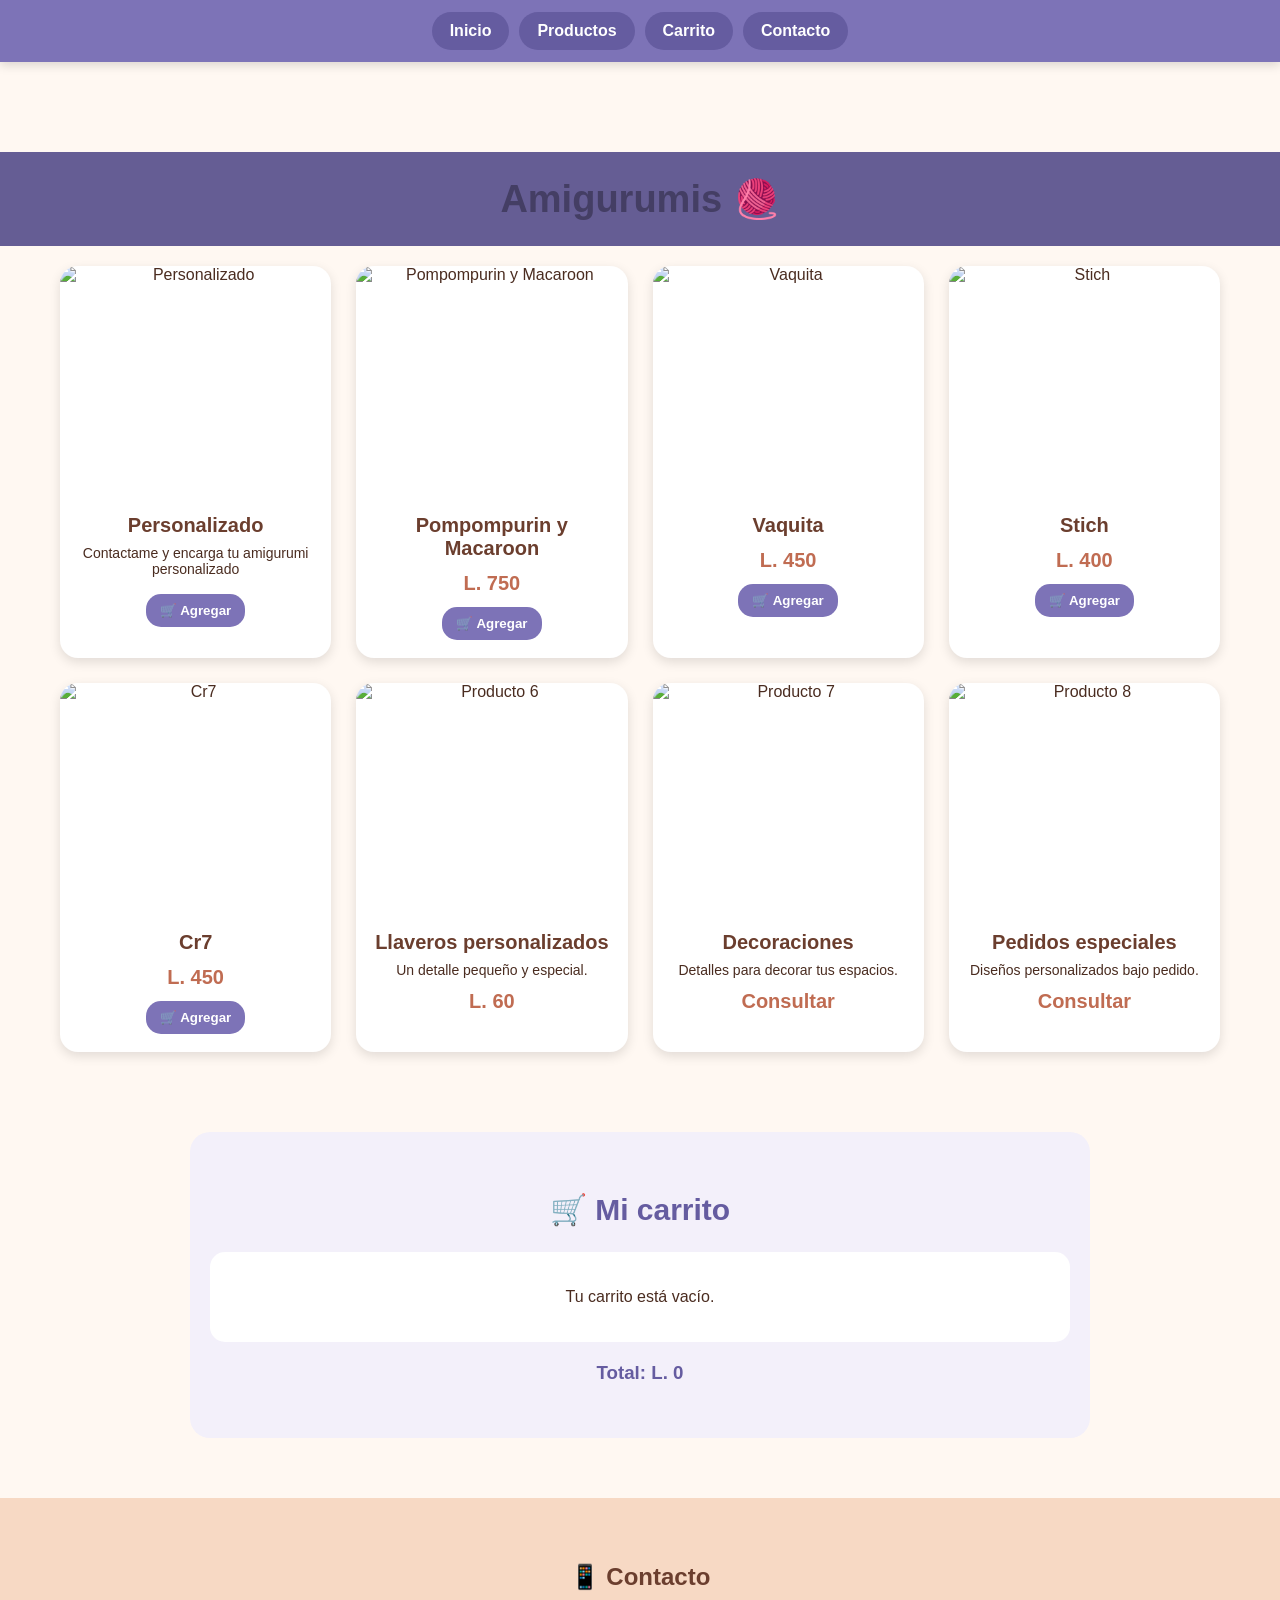
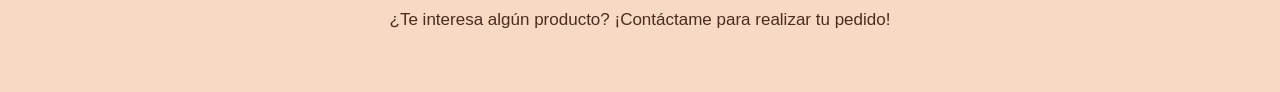
==== amigurumis.html @ e3a26074 "Refactor amigurumis.html structure and styles" ====
<!DOCTYPE html>
<html lang="es">

<head>
    <meta charset="UTF-8">
    <meta name="viewport" content="width=device-width, initial-scale=1.0">

    <title>Punto Popcorn</title>

    <style>

        /* =========================
           ESTILOS GENERALES
        ========================= */

        * {
            box-sizing: border-box;
            scroll-behavior: smooth;
        }

        body {
            margin: 0;
            font-family: Arial, sans-serif;
            background-color: #fff8f2;
            color: #4a2c20;
        }


        /* =========================
           ENCABEZADO
        ========================= */

        header {
            text-align: center;
            padding: 25px 2px 25px;
            background-color: #655d94;
        }

        header h1 {
            margin: 0;
            font-size: 38px;
            color: #443e64;
        }

        header p {
            margin: 8px 0 0;
            font-size: 17px;
        }


        /* =========================
   NAVEGACIÓN
========================= */

nav {
    display: flex;
    justify-content: center;
    align-items: center;
    gap: 10px;
    padding: 12px 15px;
    background-color: #7D73B7;
    position: sticky;
    top: 0;
    z-index: 1000;
    box-shadow: 0 3px 10px rgba(0, 0, 0, 0.15);
}

nav a {
    text-decoration: none;
    color: #ffffff;
    background-color: #655CA0;
    padding: 10px 18px;
    border-radius: 20px;
    font-weight: bold;
    transition: 0.3s;
    white-space: nowrap;
}

nav a:hover {
    background-color: #958CCB;
    transform: translateY(-2px);
}


        /* =========================
           SECCIÓN PRINCIPAL
        ========================= */

        .inicio {
            text-align: center;
            padding: 55px 20px 35px;
        }

        .inicio h2 {
            font-size: 32px;
            margin-bottom: 10px;
            color: #6b3e2e;
        }

        .inicio p {
            font-size: 18px;
            margin-bottom: 30px;
        }


        /* =========================
           PRODUCTOS
        ========================= */

        .productos {
            max-width: 1200px;
            margin: auto;
            padding: 20px;
        }

        .productos h2 {
            text-align: center;
            font-size: 30px;
            color: #6b3e2e;
            margin-bottom: 30px;
        }

        /* 4 productos por fila en computadora */

        .contenedor-productos {
            display: grid;
            grid-template-columns: repeat(4, 1fr);
            gap: 25px;
        }


        /* =========================
           TARJETAS
        ========================= */

        .producto {
            background-color: white;
            border-radius: 18px;
            overflow: hidden;
            box-shadow: 0 4px 12px rgba(0, 0, 0, 0.12);
            transition: 0.3s;
            text-align: center;
        }

        .producto:hover {
            transform: translateY(-6px);
            box-shadow: 0 7px 18px rgba(0, 0, 0, 0.18);
        }

        .producto img {
            width: 100%;
            height: 230px;
            object-fit: cover;
            display: block;
        }

        .info-producto {
            padding: 18px;
        }

        .info-producto h3 {
            margin: 0 0 8px;
            font-size: 20px;
            color: #6b3e2e;
        }

        .info-producto p {
            margin: 5px 0;
            font-size: 14px;
        }

        .precio {
            display: block;
            margin-top: 12px;
            font-size: 20px;
            font-weight: bold;
            color: #c06c52;
        }


        /* =========================
           SOBRE MÍ
        ========================= */

        .sobre-mi {
            max-width: 1000px;
            margin: 60px auto;
            padding: 35px 20px;
            text-align: center;
        }

        .sobre-mi h2 {
            color: #6b3e2e;
            font-size: 30px;
        }

        .sobre-mi p {
            font-size: 17px;
            line-height: 1.7;
        }


        /* =========================
           CONTACTO
        ========================= */

        .contacto {
            text-align: center;
            padding: 45px 20px;
            background-color: #f7d9c4;
        }

        .contacto h2 {
            color: #6b3e2e;
        }

        .contacto p {
            font-size: 17px;
        }


        /* =========================
           PIE DE PÁGINA
        ========================= */

        footer {
            text-align: center;
            padding: 20px;
            background-color: #6b3e2e;
            color: white;
        }


        /* =========================
           CELULAR
           2 PRODUCTOS POR FILA
        ========================= */

        @media (max-width: 700px) {

            header {
                padding: 25px 15px 20px;
            }

            header h1 {
                font-size: 30px;
            }

            nav {
                gap: 5px;
                padding: 8px 5px;
                flex-wrap: nowrap;
            }

            nav a {
                flex: 1;
                padding: 9px 4px;
                font-size: 12px;
                text-align: center;
                border-radius: 15px;
            }

            .inicio {
                padding: 35px 15px 20px;
            }

            .inicio h2 {
                font-size: 27px;
            }

            .inicio p {
                font-size: 16px;
            }

            /* AQUÍ SE HACEN 2 PRODUCTOS POR FILA */

            .contenedor-productos {
                grid-template-columns: repeat(2, 1fr);
                gap: 12px;
            }

            .productos {
                padding: 15px;
            }

            .producto {
                border-radius: 13px;
            }

            .producto img {
                height: 170px;
            }

            .info-producto {
                padding: 12px 8px;
            }

            .info-producto h3 {
                font-size: 16px;
            }

            .info-producto p {
                font-size: 13px;
            }

            .precio {
                font-size: 17px;
            }

        }

        /* =========================
        CARRITO
        ========================= */

        .carrito {
            max-width: 900px;
            margin: 60px auto;
            padding: 35px 20px;
            text-align: center;
            background-color: #F3F0FA;
            border-radius: 20px;
        }

        .carrito h2 {
            color: #655CA0;
            font-size: 30px;
            margin-bottom: 25px;
        }

        #lista-carrito {
            background-color: white;
            padding: 20px;
            border-radius: 15px;
            min-height: 80px;
        }

        .item-carrito {
            display: flex;
            justify-content: space-between;
            align-items: center;
            padding: 12px;
            margin-bottom: 10px;
            background-color: #E8E4F5;
            border-radius: 12px;
        }

        .btn-carrito {
            border: none;
            background-color: #7D73B7;
            color: white;
            padding: 9px 14px;
            margin-top: 12px;
            border-radius: 15px;
            cursor: pointer;
            font-weight: bold;
        }

        .btn-carrito:hover {
            background-color: #655CA0;
        }

        .btn-eliminar {
            border: none;
            background-color: #C97C91;
            color: white;
            padding: 6px 10px;
            border-radius: 10px;
            cursor: pointer;
        }

        #total-carrito {
            color: #655CA0;
            margin-top: 20px;
        }

    </style>
</head>


<body>


<!-- =========================
         NAVEGACIÓN
    ========================== -->

    <nav>

        <a href="#inicio">Inicio</a>

        <a href="#productos">Productos</a>

        <a href="#carrito">Carrito</a>

        <a href="#contacto">Contacto</a>

    </nav>

    <!-- =========================
         ENCABEZADO
    ========================== -->

    <section id="inicio" class="inicio"></section>

        <!-- --> <header> 

            <h1>Amigurumis 🧶</h1>
            
        <!-- --> </header> 
    </section>


    <!-- =========================
         INICIO
    ========================== 

    <section id="inicio" class="inicio">

        <h2>Bienvenidos a Punto Popcorn 🍿</h2>

        <p>
            Descubre productos hechos a mano con mucho cariño.
        </p>

    </section>-->


    <!-- =========================
         PRODUCTOS
    ========================== -->

    <section id="productos" class="productos">

        <!-- <h2>✨ Mis productos ✨</h2> -->


        <div class="contenedor-productos">


            <!-- PRODUCTO 1 -->

            <div class="producto">

                <img src="Imagenes/" alt="Personalizado">

                <div class="info-producto">

                    <h3>Personalizado</h3>

                    <p>Contactame y encarga tu amigurumi personalizado</p>

                    <!-- <span class="precio">L. 750</span> -->

                    <button class="btn-carrito" onclick="agregarAlCarrito('Pompompurin y Macaroon', 750)">
                        🛒 Agregar
                    </button>

                </div>

            </div>
            


            <!-- PRODUCTO 2 -->

            <div class="producto">

                <img src="Imagenes/pompom.jpeg" alt="Pompompurin y Macaroon">

                <div class="info-producto">

                    <h3>Pompompurin y Macaroon</h3>

                    <p></p>

                    <span class="precio">L. 750</span>
                    
                    <button class="btn-carrito" onclick="agregarAlCarrito('Pompompurin y Macaroon', 750)">
                        🛒 Agregar
                    </button>

                </div>

            </div>


            <!-- PRODUCTO 3 -->

            <div class="producto">

                <img src="Imagenes/vaquita.png" alt="Vaquita">

                <div class="info-producto">

                    <h3>Vaquita</h3>

                    <p></p>

                    <span class="precio">L. 450</span>

                    <button class="btn-carrito" onclick="agregarAlCarrito('Vaquita', 450)">
                        🛒 Agregar
                    </button>
                    
                </div>

            </div>


            <!-- PRODUCTO 4 -->

            <div class="producto">

                <img src="Imagenes/stich.jpeg" alt="Stich">

                <div class="info-producto">

                <h3>Stich</h3>

                <p></p>

                <span class="precio">L. 400</span>

                    <button class="btn-carrito" onclick="agregarAlCarrito('Stich', 400)">
                        🛒 Agregar
                    </button>
                    
            </div>

</div>


            <!-- PRODUCTO 5 -->

            <div class="producto">

                <img src="Imagenes/Cr7.jpeg" alt="Cr7">

                <div class="info-producto">

                    <h3>Cr7</h3>

                    <p></p>

                    <span class="precio">L. 450</span>

                    <button class="btn-carrito" onclick="agregarAlCarrito('Cr7', 450)">
                        🛒 Agregar
                    </button>
                    
                </div>

            </div>


            <!-- PRODUCTO 6 -->

            <div class="producto">

                <img src="imagen6.jpg" alt="Producto 6">

                <div class="info-producto">

                    <h3>Llaveros personalizados</h3>

                    <p>Un detalle pequeño y especial.</p>

                    <span class="precio">L. 60</span>

                </div>

            </div>


            <!-- PRODUCTO 7 -->

            <div class="producto">

                <img src="imagen7.jpg" alt="Producto 7">

                <div class="info-producto">

                    <h3>Decoraciones</h3>

                    <p>Detalles para decorar tus espacios.</p>

                    <span class="precio">Consultar</span>

                </div>

            </div>


            <!-- PRODUCTO 8 -->

            <div class="producto">

                <img src="imagen8.jpg" alt="Producto 8">

                <div class="info-producto">

                    <h3>Pedidos especiales</h3>

                    <p>Diseños personalizados bajo pedido.</p>

                    <span class="precio">Consultar</span>

                </div>

            </div>


        </div>

    </section>

<section id="carrito" class="carrito">

    <h2>🛒 Mi carrito</h2>

    <div id="lista-carrito">
        <p>Tu carrito está vacío.</p>
    </div>

    <h3 id="total-carrito">Total: L. 0</h3>

</section>

    <!-- =========================
         SOBRE MÍ
    ========================== 

    <section id="sobre-mi" class="sobre-mi">

        <h2>💗 Sobre mí</h2>

        <p>
            Soy la persona detrás de Punto Popcorn. Me encanta crear
            productos hechos a mano utilizando crochet y diferentes
            materiales para convertir pequeñas ideas en creaciones
            especiales.
        </p>

    </section>-->


    <!-- =========================
         COMENTARIOS
    ========================== 

    <section id="comentarios" class="sobre-mi">

        <h2>💬 Comentarios</h2>

        <p>
            Tu opinión es muy importante para mí.
            Aquí podrás compartir tu experiencia con Punto Popcorn.
        </p>

    </section>-->


    <!-- =========================
         FOOTER
    ========================== -->

    <!-- <footer> -->

        <section id="contacto" class="contacto">
            
             <h2>📱 Contacto</h2>

            <p>
                ¿Te interesa algún producto?
                ¡Contáctame para realizar tu pedido!
            </p>

        </section>

    <!-- </footer> -->

    <script>

let carrito = [];

function agregarAlCarrito(nombre, precio) {

    carrito.push({
        nombre: nombre,
        precio: precio
    });

    actualizarCarrito();

}

function eliminarDelCarrito(indice) {

    carrito.splice(indice, 1);

    actualizarCarrito();

}

function actualizarCarrito() {

    const lista = document.getElementById("lista-carrito");
    const totalTexto = document.getElementById("total-carrito");

    lista.innerHTML = "";

    if (carrito.length === 0) {

        lista.innerHTML = "<p>Tu carrito está vacío.</p>";
        totalTexto.textContent = "Total: L. 0";

        return;
    }

    let total = 0;

    carrito.forEach((producto, indice) => {

        total += producto.precio;

        const item = document.createElement("div");

        item.className = "item-carrito";

        item.innerHTML = `
            <span>
                ${producto.nombre} - L. ${producto.precio}
            </span>

            <button
                class="btn-eliminar"
                onclick="eliminarDelCarrito(${indice})">
                🗑️
            </button>
        `;

        lista.appendChild(item);

    });

    totalTexto.textContent = `Total: L. ${total}`;

}

</script>

</body>

</html>
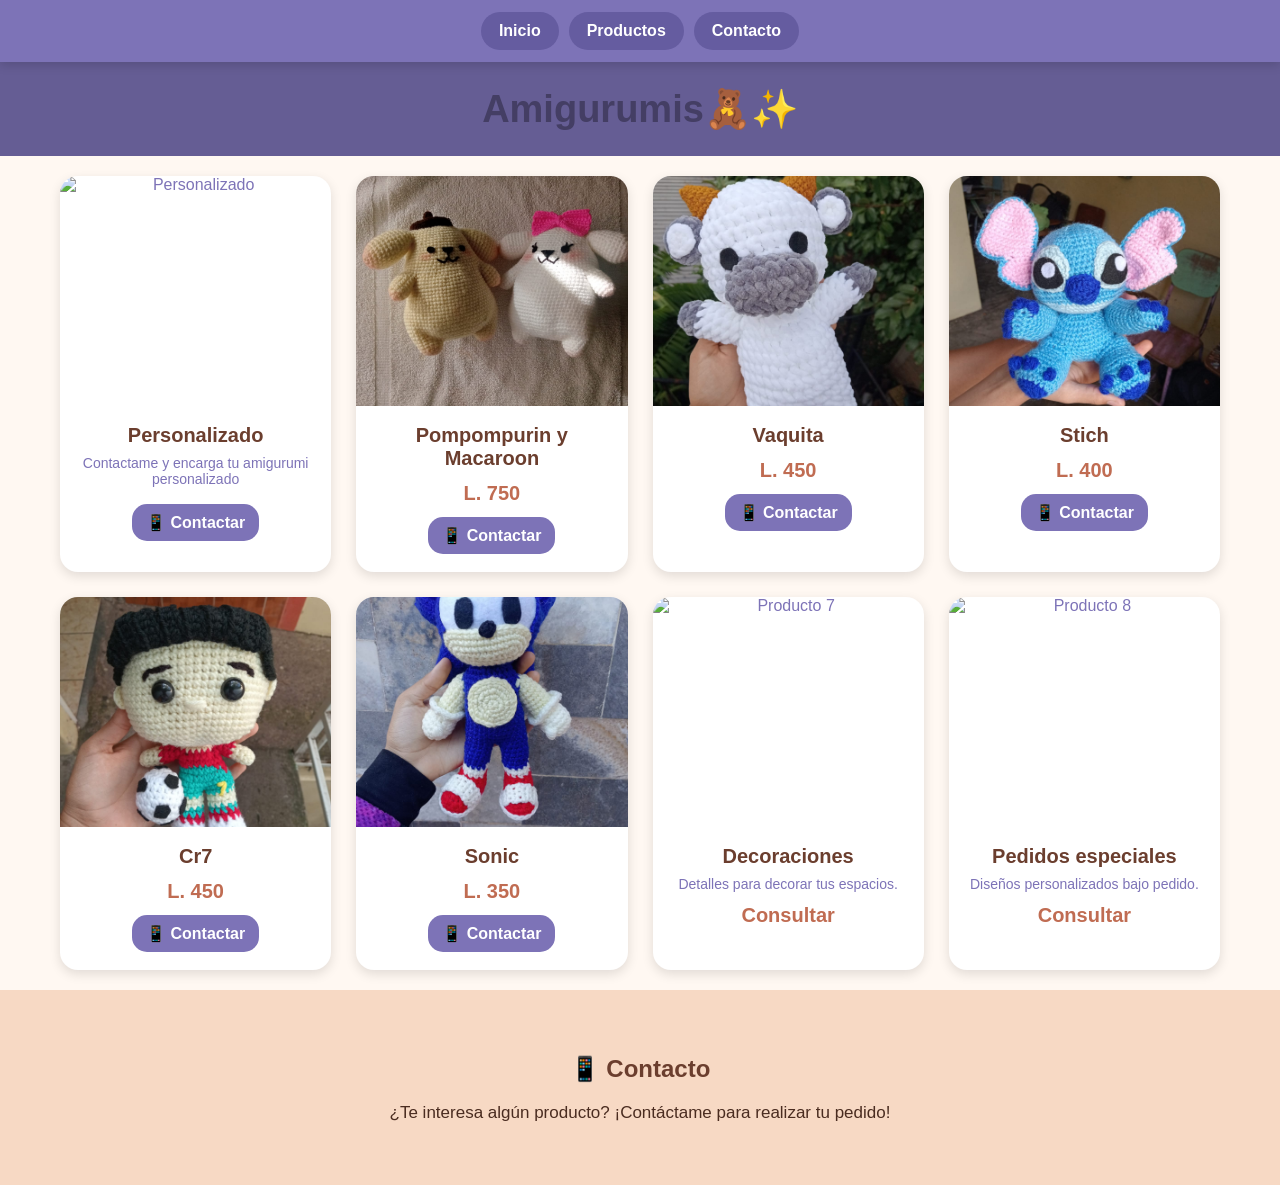
==== commit d4385ff2: "Refactor amigurumis.html and update styles" ====
--- a/amigurumis.html
+++ b/amigurumis.html
@@ -3,9 +3,12 @@
 
 <head>
     <meta charset="UTF-8">
+
     <meta name="viewport" content="width=device-width, initial-scale=1.0">
 
-    <title>Punto Popcorn</title>
+    <title>Amigurumis</title>
+
+    <link rel="icon" type="image/png" href="Imagenes/logo.png">
 
     <style>
 
@@ -49,37 +52,37 @@
 
 
         /* =========================
-   NAVEGACIÓN
-========================= */
-
-nav {
-    display: flex;
-    justify-content: center;
-    align-items: center;
-    gap: 10px;
-    padding: 12px 15px;
-    background-color: #7D73B7;
-    position: sticky;
-    top: 0;
-    z-index: 1000;
-    box-shadow: 0 3px 10px rgba(0, 0, 0, 0.15);
-}
-
-nav a {
-    text-decoration: none;
-    color: #ffffff;
-    background-color: #655CA0;
-    padding: 10px 18px;
-    border-radius: 20px;
-    font-weight: bold;
-    transition: 0.3s;
-    white-space: nowrap;
-}
-
-nav a:hover {
-    background-color: #958CCB;
-    transform: translateY(-2px);
-}
+           NAVEGACIÓN
+        ========================= */
+
+        nav {
+            display: flex;
+            justify-content: center;
+            align-items: center;
+            gap: 10px;
+            padding: 12px 15px;
+            background-color: #7D73B7;
+            position: sticky;
+            top: 0;
+            z-index: 1000;
+            box-shadow: 0 3px 10px rgba(0, 0, 0, 0.15);
+        }
+
+        nav a {
+            text-decoration: none;
+            color: #ffffff;
+            background-color: #655CA0;
+            padding: 10px 18px;
+            border-radius: 20px;
+            font-weight: bold;
+            transition: 0.3s;
+            white-space: nowrap;
+        }
+
+        nav a:hover {
+            background-color: #958CCB;
+            transform: translateY(-2px);
+        }
 
 
         /* =========================
@@ -88,7 +91,7 @@
 
         .inicio {
             text-align: center;
-            padding: 55px 20px 35px;
+            padding: 0px 20px 0px;
         }
 
         .inicio h2 {
@@ -111,12 +114,13 @@
             max-width: 1200px;
             margin: auto;
             padding: 20px;
+            color: #7D73B7;
         }
 
         .productos h2 {
             text-align: center;
             font-size: 30px;
-            color: #6b3e2e;
+            color: #7D73B7;
             margin-bottom: 30px;
         }
 
@@ -220,132 +224,12 @@
 
 
         /* =========================
-           PIE DE PÁGINA
-        ========================= */
-
-        footer {
-            text-align: center;
-            padding: 20px;
-            background-color: #6b3e2e;
-            color: white;
-        }
-
-
-        /* =========================
-           CELULAR
-           2 PRODUCTOS POR FILA
-        ========================= */
-
-        @media (max-width: 700px) {
-
-            header {
-                padding: 25px 15px 20px;
-            }
-
-            header h1 {
-                font-size: 30px;
-            }
-
-            nav {
-                gap: 5px;
-                padding: 8px 5px;
-                flex-wrap: nowrap;
-            }
-
-            nav a {
-                flex: 1;
-                padding: 9px 4px;
-                font-size: 12px;
-                text-align: center;
-                border-radius: 15px;
-            }
-
-            .inicio {
-                padding: 35px 15px 20px;
-            }
-
-            .inicio h2 {
-                font-size: 27px;
-            }
-
-            .inicio p {
-                font-size: 16px;
-            }
-
-            /* AQUÍ SE HACEN 2 PRODUCTOS POR FILA */
-
-            .contenedor-productos {
-                grid-template-columns: repeat(2, 1fr);
-                gap: 12px;
-            }
-
-            .productos {
-                padding: 15px;
-            }
-
-            .producto {
-                border-radius: 13px;
-            }
-
-            .producto img {
-                height: 170px;
-            }
-
-            .info-producto {
-                padding: 12px 8px;
-            }
-
-            .info-producto h3 {
-                font-size: 16px;
-            }
-
-            .info-producto p {
-                font-size: 13px;
-            }
-
-            .precio {
-                font-size: 17px;
-            }
-
-        }
-
-        /* =========================
-        CARRITO
-        ========================= */
-
-        .carrito {
-            max-width: 900px;
-            margin: 60px auto;
-            padding: 35px 20px;
-            text-align: center;
-            background-color: #F3F0FA;
-            border-radius: 20px;
-        }
-
-        .carrito h2 {
-            color: #655CA0;
-            font-size: 30px;
-            margin-bottom: 25px;
-        }
-
-        #lista-carrito {
-            background-color: white;
-            padding: 20px;
-            border-radius: 15px;
-            min-height: 80px;
-        }
-
-        .item-carrito {
-            display: flex;
-            justify-content: space-between;
-            align-items: center;
-            padding: 12px;
-            margin-bottom: 10px;
-            background-color: #E8E4F5;
-            border-radius: 12px;
-        }
-
-        .btn-carrito {
+           BOTÓN CONTACTAR
+        ========================= */
+
+        .btn-contacto {
+            display: inline-block;
+            text-decoration: none;
             border: none;
             background-color: #7D73B7;
             color: white;
@@ -356,22 +240,145 @@
             font-weight: bold;
         }
 
-        .btn-carrito:hover {
+        .btn-contacto:hover {
             background-color: #655CA0;
         }
 
-        .btn-eliminar {
+
+        /* =========================
+           MENÚ DE REDES SOCIALES
+        ========================= */
+
+        .menu-redes {
+            display: none;
+            position: fixed;
+            top: 50%;
+            left: 50%;
+            transform: translate(-50%, -50%);
+            background-color: white;
+            padding: 30px;
+            border-radius: 20px;
+            box-shadow: 0 5px 25px rgba(0, 0, 0, 0.3);
+            z-index: 2000;
+            text-align: center;
+        }
+
+        .menu-redes h2 {
+            color: #655CA0;
+            margin-top: 0;
+        }
+
+        .iconos-redes {
+            display: flex;
+            justify-content: center;
+            gap: 20px;
+            margin-top: 20px;
+        }
+
+        .iconos-redes a {
+            font-size: 35px;
+            text-decoration: none;
+        }
+
+        .cerrar-redes {
+            margin-top: 20px;
+            padding: 8px 15px;
             border: none;
-            background-color: #C97C91;
+            border-radius: 15px;
+            background-color: #7D73B7;
             color: white;
-            padding: 6px 10px;
-            border-radius: 10px;
             cursor: pointer;
         }
 
-        #total-carrito {
-            color: #655CA0;
-            margin-top: 20px;
+
+        /* =========================
+           PIE DE PÁGINA
+        ========================= */
+
+        footer {
+            text-align: center;
+            padding: 20px;
+            background-color: #6b3e2e;
+            color: white;
+        }
+
+
+        /* =========================
+           CELULAR
+           2 PRODUCTOS POR FILA
+        ========================= */
+
+        @media (max-width: 700px) {
+
+            header {
+                padding: 25px 15px 20px;
+            }
+
+            header h1 {
+                font-size: 30px;
+            }
+
+            nav {
+                gap: 5px;
+                padding: 8px 5px;
+                flex-wrap: nowrap;
+            }
+
+            nav a {
+                flex: 1;
+                padding: 9px 4px;
+                font-size: 12px;
+                text-align: center;
+                border-radius: 15px;
+            }
+
+            .inicio {
+                padding: 35px 15px 20px;
+            }
+
+            .inicio h2 {
+                font-size: 27px;
+            }
+
+            .inicio p {
+                font-size: 16px;
+            }
+
+            /* AQUÍ SE HACEN 2 PRODUCTOS POR FILA */
+
+            .contenedor-productos {
+                grid-template-columns: repeat(2, 1fr);
+                gap: 12px;
+            }
+
+            .productos {
+                padding: 15px;
+            }
+
+            .producto {
+                border-radius: 13px;
+            }
+
+            .producto img {
+                height: 170px;
+            }
+
+            .info-producto {
+                padding: 12px 8px;
+            }
+
+            .info-producto h3 {
+                font-size: 16px;
+            }
+
+            .info-producto p {
+                font-size: 13px;
+            }
+
+            .precio {
+                font-size: 17px;
+            }
+
         }
 
     </style>
@@ -382,139 +389,139 @@
 
 
 <!-- =========================
-         NAVEGACIÓN
-    ========================== -->
-
-    <nav>
-
-        <a href="#inicio">Inicio</a>
-
-        <a href="#productos">Productos</a>
-
-        <a href="#carrito">Carrito</a>
-
-        <a href="#contacto">Contacto</a>
-
-    </nav>
-
-    <!-- =========================
-         ENCABEZADO
-    ========================== -->
-
-    <section id="inicio" class="inicio"></section>
-
-        <!-- --> <header> 
-
-            <h1>Amigurumis 🧶</h1>
-            
-        <!-- --> </header> 
-    </section>
-
-
-    <!-- =========================
-         INICIO
-    ========================== 
-
-    <section id="inicio" class="inicio">
-
-        <h2>Bienvenidos a Punto Popcorn 🍿</h2>
-
-        <p>
-            Descubre productos hechos a mano con mucho cariño.
-        </p>
-
-    </section>-->
-
-
-    <!-- =========================
-         PRODUCTOS
-    ========================== -->
-
-    <section id="productos" class="productos">
-
-        <!-- <h2>✨ Mis productos ✨</h2> -->
-
-
-        <div class="contenedor-productos">
-
-
-            <!-- PRODUCTO 1 -->
-
-            <div class="producto">
-
-                <img src="Imagenes/" alt="Personalizado">
-
-                <div class="info-producto">
-
-                    <h3>Personalizado</h3>
-
-                    <p>Contactame y encarga tu amigurumi personalizado</p>
-
-                    <!-- <span class="precio">L. 750</span> -->
-
-                    <button class="btn-carrito" onclick="agregarAlCarrito('Pompompurin y Macaroon', 750)">
-                        🛒 Agregar
-                    </button>
-
-                </div>
+     NAVEGACIÓN
+========================== -->
+
+<nav>
+
+    <a href="#inicio">Inicio</a>
+
+    <a href="#productos">Productos</a>
+
+    <a href="#" onclick="abrirRedes()">Contacto</a>
+
+</nav>
+
+
+<!-- =========================
+     ENCABEZADO
+========================== -->
+
+<section id="inicio" class="inicio"></section>
+
+    <!-- --> <header>
+
+        <h1>Amigurumis🧸✨</h1>
+
+    <!-- --> </header>
+
+</section>
+
+
+<!-- =========================
+     INICIO
+==========================
+
+<section id="inicio" class="inicio">
+
+    <h2>Bienvenidos a Punto Popcorn 🍿</h2>
+
+    <p>
+        Descubre productos hechos a mano con mucho cariño.
+    </p>
+
+</section>-->
+
+
+<!-- =========================
+     PRODUCTOS
+========================== -->
+
+<section id="productos" class="productos">
+
+    <!-- <h2>✨ Mis productos ✨</h2> -->
+
+
+    <div class="contenedor-productos">
+
+
+        <!-- PRODUCTO 1 -->
+
+        <div class="producto">
+
+            <img src="Imagenes/" alt="Personalizado">
+
+            <div class="info-producto">
+
+                <h3>Personalizado</h3>
+
+                <p>Contactame y encarga tu amigurumi personalizado</p>
+
+                <!-- <span class="precio">L. 750</span> -->
+
+                <a href="#contacto" class="btn-contacto">
+                    📱 Contactar
+                </a>
 
             </div>
-            
-
-
-            <!-- PRODUCTO 2 -->
-
-            <div class="producto">
-
-                <img src="Imagenes/pompom.jpeg" alt="Pompompurin y Macaroon">
-
-                <div class="info-producto">
-
-                    <h3>Pompompurin y Macaroon</h3>
-
-                    <p></p>
-
-                    <span class="precio">L. 750</span>
-                    
-                    <button class="btn-carrito" onclick="agregarAlCarrito('Pompompurin y Macaroon', 750)">
-                        🛒 Agregar
-                    </button>
-
-                </div>
+
+        </div>
+
+
+
+        <!-- PRODUCTO 2 -->
+
+        <div class="producto">
+
+            <img src="Imagenes/pompom.jpeg" alt="Pompompurin y Macaroon">
+
+            <div class="info-producto">
+
+                <h3>Pompompurin y Macaroon</h3>
+
+                <p></p>
+
+                <span class="precio">L. 750</span>
+
+                <a href="#contacto" class="btn-contacto">
+                    📱 Contactar
+                </a>
 
             </div>
 
-
-            <!-- PRODUCTO 3 -->
-
-            <div class="producto">
-
-                <img src="Imagenes/vaquita.png" alt="Vaquita">
-
-                <div class="info-producto">
-
-                    <h3>Vaquita</h3>
-
-                    <p></p>
-
-                    <span class="precio">L. 450</span>
-
-                    <button class="btn-carrito" onclick="agregarAlCarrito('Vaquita', 450)">
-                        🛒 Agregar
-                    </button>
-                    
-                </div>
+        </div>
+
+
+        <!-- PRODUCTO 3 -->
+
+        <div class="producto">
+
+            <img src="Imagenes/vaquita.png" alt="Vaquita">
+
+            <div class="info-producto">
+
+                <h3>Vaquita</h3>
+
+                <p></p>
+
+                <span class="precio">L. 450</span>
+
+                <a href="#contacto" class="btn-contacto">
+                    📱 Contactar
+                </a>
 
             </div>
 
-
-            <!-- PRODUCTO 4 -->
-
-            <div class="producto">
-
-                <img src="Imagenes/stich.jpeg" alt="Stich">
-
-                <div class="info-producto">
+        </div>
+
+
+        <!-- PRODUCTO 4 -->
+
+        <div class="producto">
+
+            <img src="Imagenes/stich.jpeg" alt="Stich">
+
+            <div class="info-producto">
 
                 <h3>Stich</h3>
 
@@ -522,234 +529,204 @@
 
                 <span class="precio">L. 400</span>
 
-                    <button class="btn-carrito" onclick="agregarAlCarrito('Stich', 400)">
-                        🛒 Agregar
-                    </button>
-                    
+                <a href="#contacto" class="btn-contacto">
+                    📱 Contactar
+                </a>
+
             </div>
 
+        </div>
+
+
+        <!-- PRODUCTO 5 -->
+
+        <div class="producto">
+
+            <img src="Imagenes/Cr7.jpeg" alt="Cr7">
+
+            <div class="info-producto">
+
+                <h3>Cr7</h3>
+
+                <p></p>
+
+                <span class="precio">L. 450</span>
+
+                <a href="#contacto" class="btn-contacto">
+                    📱 Contactar
+                </a>
+
+            </div>
+
+        </div>
+
+
+        <!-- PRODUCTO 6 -->
+
+        <div class="producto">
+
+            <img src="Imagenes/sonic.jpeg" alt="Producto 6">
+
+            <div class="info-producto">
+
+                <h3>Sonic</h3>
+
+                <!-- <p>Un detalle pequeño y especial.</p> -->
+
+                <span class="precio">L. 350</span>
+
+                <a href="#contacto" class="btn-contacto">
+                    📱 Contactar
+                </a>
+
+            </div>
+
+        </div>
+
+
+        <!-- PRODUCTO 7 -->
+
+        <div class="producto">
+
+            <img src="imagen7.jpg" alt="Producto 7">
+
+            <div class="info-producto">
+
+                <h3>Decoraciones</h3>
+
+                <p>Detalles para decorar tus espacios.</p>
+
+                <span class="precio">Consultar</span>
+
+            </div>
+
+        </div>
+
+
+        <!-- PRODUCTO 8 -->
+
+        <div class="producto">
+
+            <img src="imagen8.jpg" alt="Producto 8">
+
+            <div class="info-producto">
+
+                <h3>Pedidos especiales</h3>
+
+                <p>Diseños personalizados bajo pedido.</p>
+
+                <span class="precio">Consultar</span>
+
+            </div>
+
+        </div>
+
+
+    </div>
+
+</section>
+
+
+<!-- =========================
+     SOBRE MÍ
+==========================
+
+<section id="sobre-mi" class="sobre-mi">
+
+    <h2>💗 Sobre mí</h2>
+
+    <p>
+        Soy la persona detrás de Punto Popcorn. Me encanta crear
+        productos hechos a mano utilizando crochet y diferentes
+        materiales para convertir pequeñas ideas en creaciones
+        especiales.
+    </p>
+
+</section>-->
+
+
+<!-- =========================
+     COMENTARIOS
+==========================
+
+<section id="comentarios" class="sobre-mi">
+
+    <h2>💬 Comentarios</h2>
+
+    <p>
+        Tu opinión es muy importante para mí.
+        Aquí podrás compartir tu experiencia con Punto Popcorn.
+    </p>
+
+</section>-->
+
+
+<!-- =========================
+     CONTACTO
+========================== -->
+
+<!-- <footer> -->
+
+<section id="contacto" class="contacto">
+
+    <h2>📱 Contacto</h2>
+
+    <p>
+        ¿Te interesa algún producto?
+        ¡Contáctame para realizar tu pedido!
+    </p>
+
+</section>
+
+<!-- </footer> -->
+
+
+<!-- =========================
+     MENÚ DE REDES
+========================== -->
+
+<div id="menuRedes" class="menu-redes">
+
+    <h2>📱 Contáctame</h2>
+
+    <p>¡Sígueme en mis redes sociales!</p>
+
+    <div class="iconos-redes">
+
+        <a href="TU_LINK_DE_INSTAGRAM" target="_blank">
+            📷
+        </a>
+
+        <a href="TU_LINK_DE_TIKTOK" target="_blank">
+            🎵
+        </a>
+
+        <a href="TU_LINK_DE_WHATSAPP" target="_blank">
+            💬
+        </a>
+
+    </div>
+
+    <button class="cerrar-redes" onclick="cerrarRedes()">
+        Cerrar
+    </button>
+
 </div>
 
 
-            <!-- PRODUCTO 5 -->
-
-            <div class="producto">
-
-                <img src="Imagenes/Cr7.jpeg" alt="Cr7">
-
-                <div class="info-producto">
-
-                    <h3>Cr7</h3>
-
-                    <p></p>
-
-                    <span class="precio">L. 450</span>
-
-                    <button class="btn-carrito" onclick="agregarAlCarrito('Cr7', 450)">
-                        🛒 Agregar
-                    </button>
-                    
-                </div>
-
-            </div>
-
-
-            <!-- PRODUCTO 6 -->
-
-            <div class="producto">
-
-                <img src="imagen6.jpg" alt="Producto 6">
-
-                <div class="info-producto">
-
-                    <h3>Llaveros personalizados</h3>
-
-                    <p>Un detalle pequeño y especial.</p>
-
-                    <span class="precio">L. 60</span>
-
-                </div>
-
-            </div>
-
-
-            <!-- PRODUCTO 7 -->
-
-            <div class="producto">
-
-                <img src="imagen7.jpg" alt="Producto 7">
-
-                <div class="info-producto">
-
-                    <h3>Decoraciones</h3>
-
-                    <p>Detalles para decorar tus espacios.</p>
-
-                    <span class="precio">Consultar</span>
-
-                </div>
-
-            </div>
-
-
-            <!-- PRODUCTO 8 -->
-
-            <div class="producto">
-
-                <img src="imagen8.jpg" alt="Producto 8">
-
-                <div class="info-producto">
-
-                    <h3>Pedidos especiales</h3>
-
-                    <p>Diseños personalizados bajo pedido.</p>
-
-                    <span class="precio">Consultar</span>
-
-                </div>
-
-            </div>
-
-
-        </div>
-
-    </section>
-
-<section id="carrito" class="carrito">
-
-    <h2>🛒 Mi carrito</h2>
-
-    <div id="lista-carrito">
-        <p>Tu carrito está vacío.</p>
-    </div>
-
-    <h3 id="total-carrito">Total: L. 0</h3>
-
-</section>
-
-    <!-- =========================
-         SOBRE MÍ
-    ========================== 
-
-    <section id="sobre-mi" class="sobre-mi">
-
-        <h2>💗 Sobre mí</h2>
-
-        <p>
-            Soy la persona detrás de Punto Popcorn. Me encanta crear
-            productos hechos a mano utilizando crochet y diferentes
-            materiales para convertir pequeñas ideas en creaciones
-            especiales.
-        </p>
-
-    </section>-->
-
-
-    <!-- =========================
-         COMENTARIOS
-    ========================== 
-
-    <section id="comentarios" class="sobre-mi">
-
-        <h2>💬 Comentarios</h2>
-
-        <p>
-            Tu opinión es muy importante para mí.
-            Aquí podrás compartir tu experiencia con Punto Popcorn.
-        </p>
-
-    </section>-->
-
-
-    <!-- =========================
-         FOOTER
-    ========================== -->
-
-    <!-- <footer> -->
-
-        <section id="contacto" class="contacto">
-            
-             <h2>📱 Contacto</h2>
-
-            <p>
-                ¿Te interesa algún producto?
-                ¡Contáctame para realizar tu pedido!
-            </p>
-
-        </section>
-
-    <!-- </footer> -->
-
-    <script>
-
-let carrito = [];
-
-function agregarAlCarrito(nombre, precio) {
-
-    carrito.push({
-        nombre: nombre,
-        precio: precio
-    });
-
-    actualizarCarrito();
-
-}
-
-function eliminarDelCarrito(indice) {
-
-    carrito.splice(indice, 1);
-
-    actualizarCarrito();
-
-}
-
-function actualizarCarrito() {
-
-    const lista = document.getElementById("lista-carrito");
-    const totalTexto = document.getElementById("total-carrito");
-
-    lista.innerHTML = "";
-
-    if (carrito.length === 0) {
-
-        lista.innerHTML = "<p>Tu carrito está vacío.</p>";
-        totalTexto.textContent = "Total: L. 0";
-
-        return;
+<script>
+
+    function abrirRedes() {
+        document.getElementById("menuRedes").style.display = "block";
     }
 
-    let total = 0;
-
-    carrito.forEach((producto, indice) => {
-
-        total += producto.precio;
-
-        const item = document.createElement("div");
-
-        item.className = "item-carrito";
-
-        item.innerHTML = `
-            <span>
-                ${producto.nombre} - L. ${producto.precio}
-            </span>
-
-            <button
-                class="btn-eliminar"
-                onclick="eliminarDelCarrito(${indice})">
-                🗑️
-            </button>
-        `;
-
-        lista.appendChild(item);
-
-    });
-
-    totalTexto.textContent = `Total: L. ${total}`;
-
-}
+    function cerrarRedes() {
+        document.getElementById("menuRedes").style.display = "none";
+    }
 
 </script>
 
+
 </body>
 
 </html>
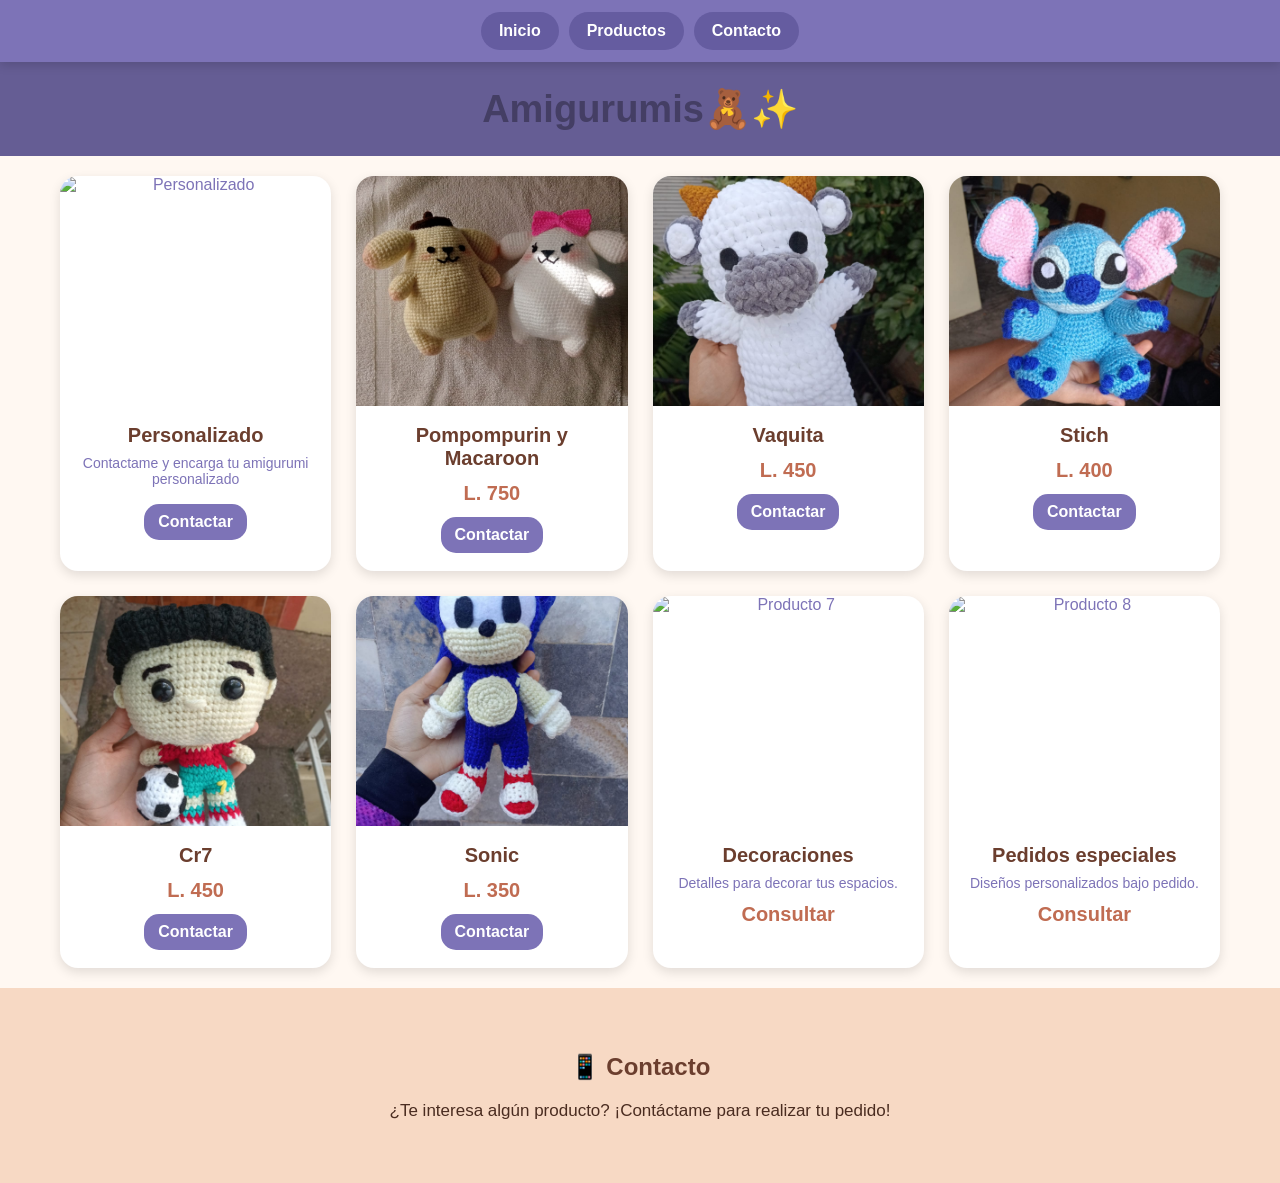
==== commit 6c627a37: "Fix HTML encoding issues in amigurumis.html" ====
--- a/amigurumis.html
+++ b/amigurumis.html
@@ -460,7 +460,7 @@
                 <!-- <span class="precio">L. 750</span> -->
 
                 <a href="#contacto" class="btn-contacto">
-                    📱 Contactar
+                    Contactar
                 </a>
 
             </div>
@@ -484,7 +484,7 @@
                 <span class="precio">L. 750</span>
 
                 <a href="#contacto" class="btn-contacto">
-                    📱 Contactar
+                    Contactar
                 </a>
 
             </div>
@@ -507,7 +507,7 @@
                 <span class="precio">L. 450</span>
 
                 <a href="#contacto" class="btn-contacto">
-                    📱 Contactar
+                    Contactar
                 </a>
 
             </div>
@@ -530,7 +530,7 @@
                 <span class="precio">L. 400</span>
 
                 <a href="#contacto" class="btn-contacto">
-                    📱 Contactar
+                    Contactar
                 </a>
 
             </div>
@@ -553,7 +553,7 @@
                 <span class="precio">L. 450</span>
 
                 <a href="#contacto" class="btn-contacto">
-                    📱 Contactar
+                    Contactar
                 </a>
 
             </div>
@@ -576,7 +576,7 @@
                 <span class="precio">L. 350</span>
 
                 <a href="#contacto" class="btn-contacto">
-                    📱 Contactar
+                    Contactar
                 </a>
 
             </div>
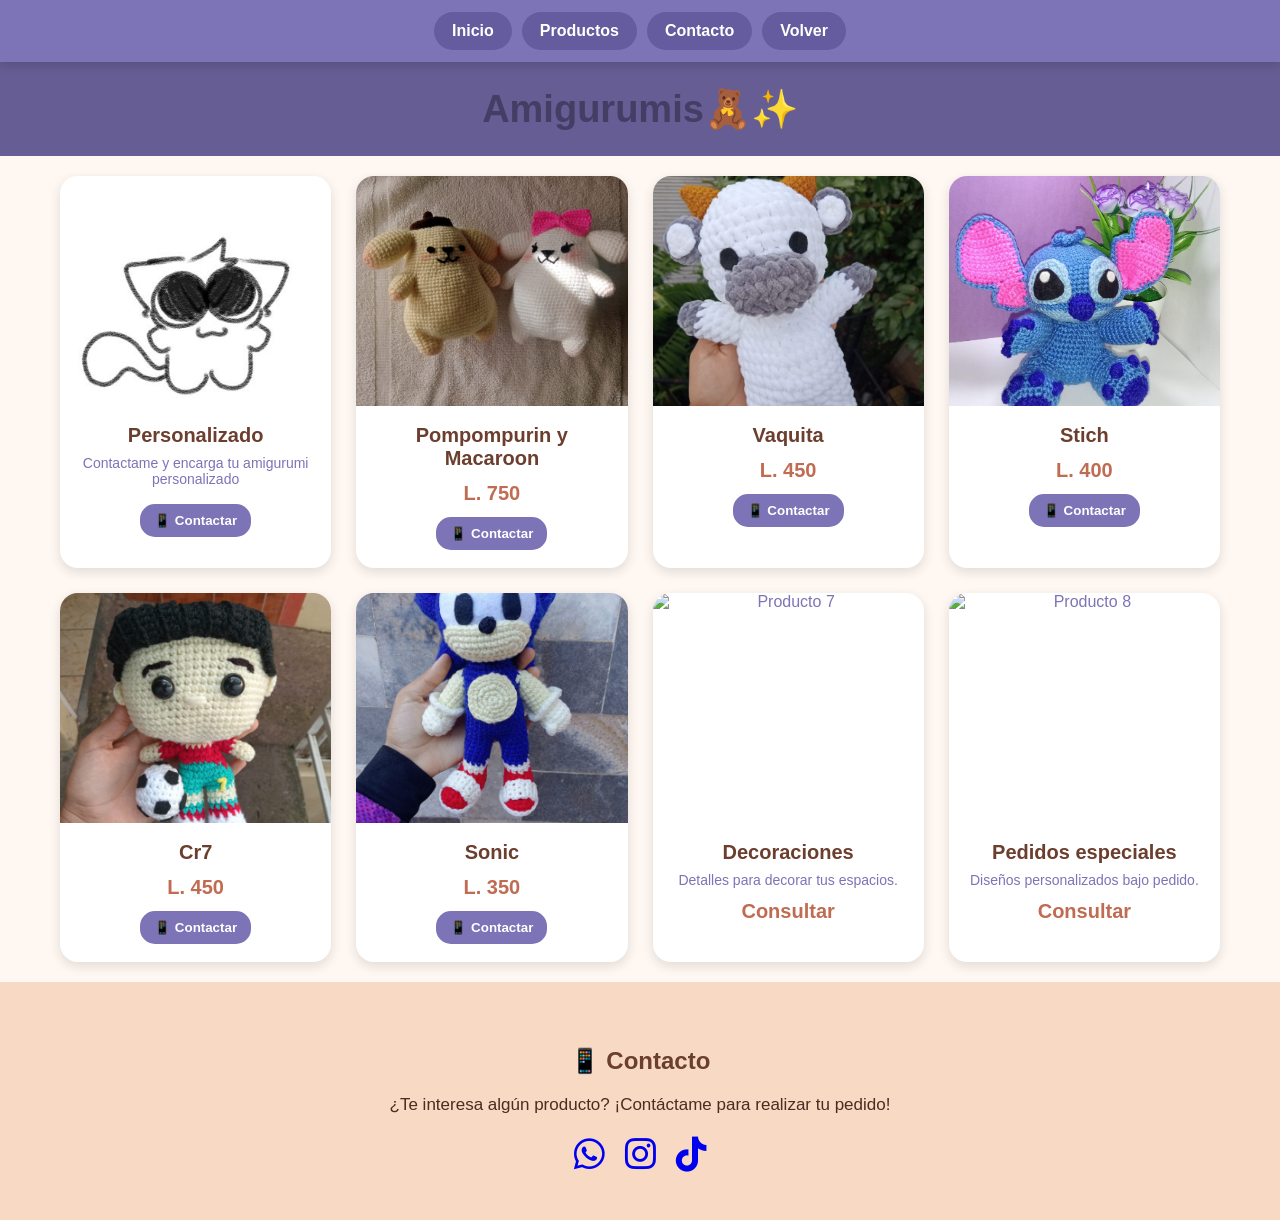
==== commit 27b81634: "Update amigurumis.html" ====
--- a/amigurumis.html
+++ b/amigurumis.html
@@ -2,6 +2,15 @@
 <html lang="es">
 
 <head>
+    <link rel="preconnect" href="https://fonts.googleapis.com">
+
+    <link rel="preconnect" href="https://fonts.gstatic.com" crossorigin>
+
+    <link href="https://fonts.googleapis.com/css2?family=Poppins:wght@400;500;600;700&display=swap" rel="stylesheet">
+
+    <!-- Font Awesome para los iconos -->
+    <link rel="stylesheet" href="https://cdnjs.cloudflare.com/ajax/libs/font-awesome/6.5.2/css/all.min.css">
+
     <meta charset="UTF-8">
 
     <meta name="viewport" content="width=device-width, initial-scale=1.0">
@@ -398,7 +407,9 @@
 
     <a href="#productos">Productos</a>
 
-    <a href="#" onclick="abrirRedes()">Contacto</a>
+    <a href="#contacto">Contacto</a>
+
+    <a href="index.html">Volver</a>
 
 </nav>
 
@@ -449,7 +460,7 @@
 
         <div class="producto">
 
-            <img src="Imagenes/" alt="Personalizado">
+            <img src="Imagenes/gatito.jpg" alt="Personalizado">
 
             <div class="info-producto">
 
@@ -459,9 +470,9 @@
 
                 <!-- <span class="precio">L. 750</span> -->
 
-                <a href="#contacto" class="btn-contacto">
-                    Contactar
-                </a>
+                <button class="btn-contacto" onclick="abrirRedes()">
+                    📱 Contactar
+                </button>
 
             </div>
 
@@ -483,9 +494,9 @@
 
                 <span class="precio">L. 750</span>
 
-                <a href="#contacto" class="btn-contacto">
-                    Contactar
-                </a>
+                <button class="btn-contacto" onclick="abrirRedes()">
+                    📱 Contactar
+                </button>
 
             </div>
 
@@ -506,9 +517,9 @@
 
                 <span class="precio">L. 450</span>
 
-                <a href="#contacto" class="btn-contacto">
-                    Contactar
-                </a>
+                <button class="btn-contacto" onclick="abrirRedes()">
+                    📱 Contactar
+                </button>
 
             </div>
 
@@ -519,7 +530,7 @@
 
         <div class="producto">
 
-            <img src="Imagenes/stich.jpeg" alt="Stich">
+            <img src="Imagenes/stich1.jpeg" alt="Stich">
 
             <div class="info-producto">
 
@@ -529,9 +540,9 @@
 
                 <span class="precio">L. 400</span>
 
-                <a href="#contacto" class="btn-contacto">
-                    Contactar
-                </a>
+                <button class="btn-contacto" onclick="abrirRedes()">
+                    📱 Contactar
+                </button>
 
             </div>
 
@@ -552,9 +563,9 @@
 
                 <span class="precio">L. 450</span>
 
-                <a href="#contacto" class="btn-contacto">
-                    Contactar
-                </a>
+                <button class="btn-contacto" onclick="abrirRedes()">
+                    📱 Contactar
+                </button>
 
             </div>
 
@@ -575,9 +586,9 @@
 
                 <span class="precio">L. 350</span>
 
-                <a href="#contacto" class="btn-contacto">
-                    Contactar
-                </a>
+                <button class="btn-contacto" onclick="abrirRedes()">
+                    📱 Contactar
+                </button>
 
             </div>
 
@@ -662,7 +673,7 @@
 
 
 <!-- =========================
-     CONTACTO
+     FOOTER / CONTACTO
 ========================== -->
 
 <!-- <footer> -->
@@ -676,6 +687,22 @@
         ¡Contáctame para realizar tu pedido!
     </p>
 
+    <div class="iconos-redes">
+
+        <a href="https://wa.me/50433105669" target="_blank">
+            <i class="fa-brands fa-whatsapp"></i>
+        </a>
+
+        <a href="https://www.instagram.com/punto_popcornhn/" target="_blank">
+            <i class="fa-brands fa-instagram"></i>
+        </a>
+
+        <a href="https://www.tiktok.com/@punto_popcorn" target="_blank">
+            <i class="fa-brands fa-tiktok"></i>
+        </a>
+
+    </div>
+    
 </section>
 
 <!-- </footer> -->
@@ -693,16 +720,16 @@
 
     <div class="iconos-redes">
 
-        <a href="TU_LINK_DE_INSTAGRAM" target="_blank">
-            📷
+        <a href="https://wa.me/50433105669" target="_blank">
+            <i class="fa-brands fa-whatsapp"></i>
         </a>
 
-        <a href="TU_LINK_DE_TIKTOK" target="_blank">
-            🎵
+        <a href="https://www.instagram.com/punto_popcornhn/" target="_blank">
+            <i class="fa-brands fa-instagram"></i>
         </a>
 
-        <a href="TU_LINK_DE_WHATSAPP" target="_blank">
-            💬
+        <a href="https://www.tiktok.com/@punto_popcorn" target="_blank">
+            <i class="fa-brands fa-tiktok"></i>
         </a>
 
     </div>
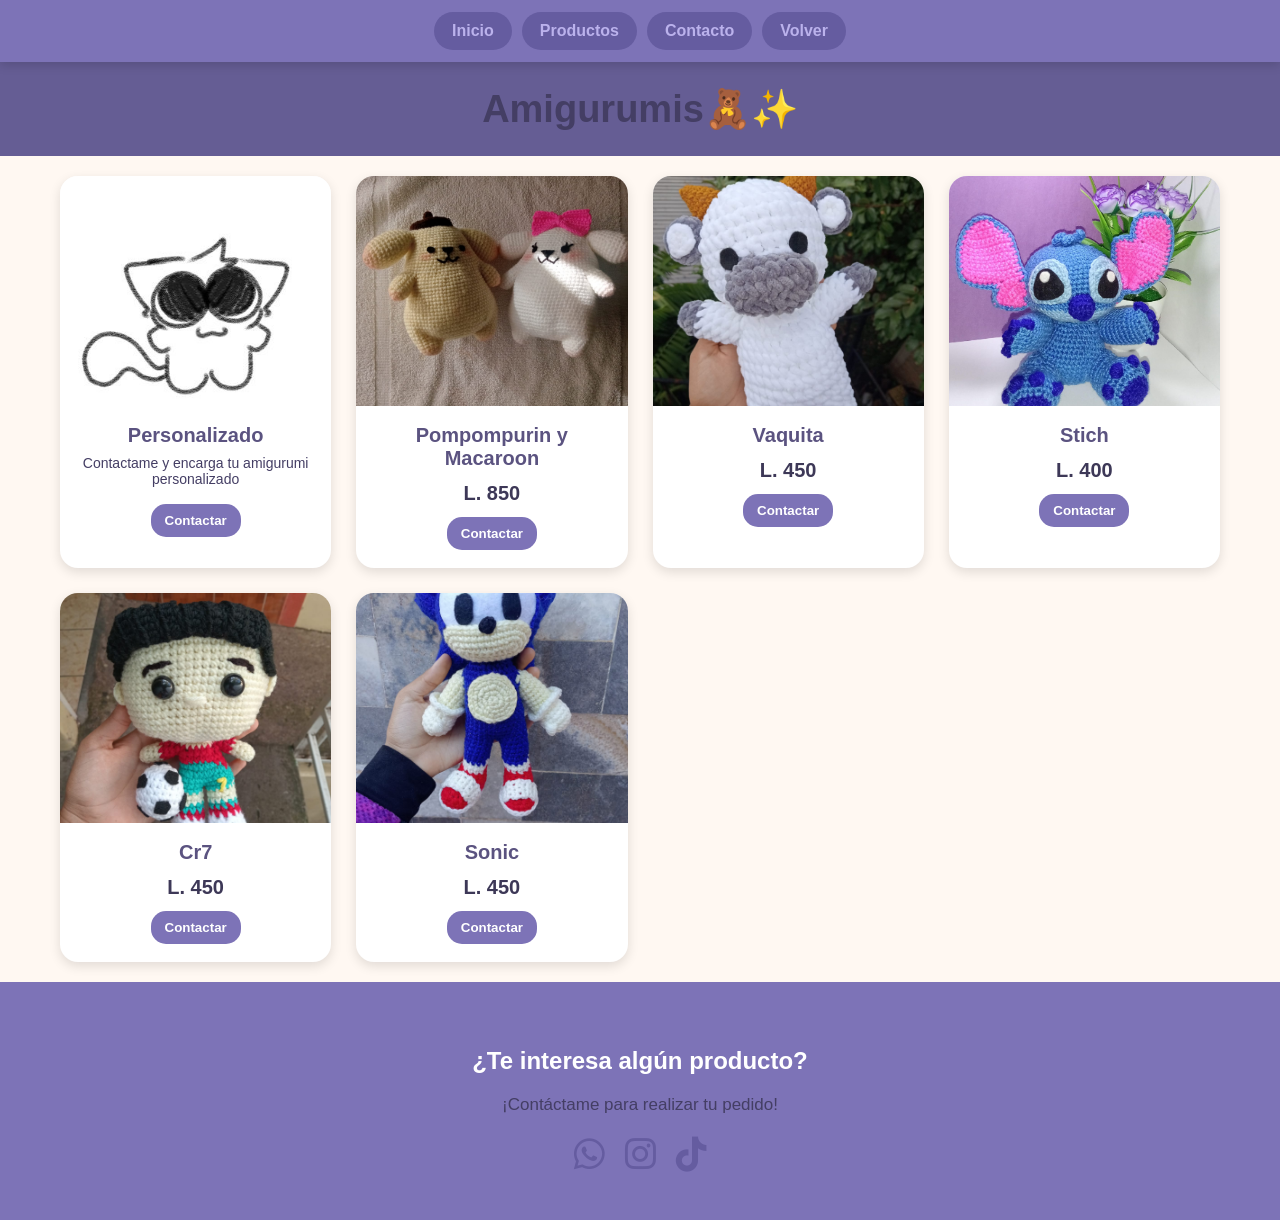
==== commit 5e08ea21: "Fix HTML structure and update styles" ====
--- a/amigurumis.html
+++ b/amigurumis.html
@@ -34,7 +34,7 @@
             margin: 0;
             font-family: Arial, sans-serif;
             background-color: #fff8f2;
-            color: #4a2c20;
+            color: #443e64;
         }
 
 
@@ -79,7 +79,7 @@
 
         nav a {
             text-decoration: none;
-            color: #ffffff;
+            color: #bbb2ec;
             background-color: #655CA0;
             padding: 10px 18px;
             border-radius: 20px;
@@ -106,7 +106,7 @@
         .inicio h2 {
             font-size: 32px;
             margin-bottom: 10px;
-            color: #6b3e2e;
+            color: #3d3857;
         }
 
         .inicio p {
@@ -123,7 +123,7 @@
             max-width: 1200px;
             margin: auto;
             padding: 20px;
-            color: #7D73B7;
+            color: #443e64;
         }
 
         .productos h2 {
@@ -174,7 +174,7 @@
         .info-producto h3 {
             margin: 0 0 8px;
             font-size: 20px;
-            color: #6b3e2e;
+            color: #5b5380;
         }
 
         .info-producto p {
@@ -187,7 +187,7 @@
             margin-top: 12px;
             font-size: 20px;
             font-weight: bold;
-            color: #c06c52;
+            color: #3d3857;
         }
 
 
@@ -195,7 +195,7 @@
            SOBRE MÍ
         ========================= */
 
-        .sobre-mi {
+        /* .sobre-mi {
             max-width: 1000px;
             margin: 60px auto;
             padding: 35px 20px;
@@ -203,14 +203,14 @@
         }
 
         .sobre-mi h2 {
-            color: #6b3e2e;
+            color: #ff4400;
             font-size: 30px;
         }
 
         .sobre-mi p {
             font-size: 17px;
             line-height: 1.7;
-        }
+        } */
 
 
         /* =========================
@@ -220,11 +220,11 @@
         .contacto {
             text-align: center;
             padding: 45px 20px;
-            background-color: #f7d9c4;
+            background-color: #7D73B7;
         }
 
         .contacto h2 {
-            color: #6b3e2e;
+            color: #ffffff;
         }
 
         .contacto p {
@@ -287,6 +287,7 @@
         .iconos-redes a {
             font-size: 35px;
             text-decoration: none;
+            color: #655CA0;
         }
 
         .cerrar-redes {
@@ -307,7 +308,7 @@
         footer {
             text-align: center;
             padding: 20px;
-            background-color: #6b3e2e;
+            background-color: #443e64;
             color: white;
         }
 
@@ -471,7 +472,7 @@
                 <!-- <span class="precio">L. 750</span> -->
 
                 <button class="btn-contacto" onclick="abrirRedes()">
-                    📱 Contactar
+                    Contactar
                 </button>
 
             </div>
@@ -492,10 +493,10 @@
 
                 <p></p>
 
-                <span class="precio">L. 750</span>
+                <span class="precio">L. 850</span>
 
                 <button class="btn-contacto" onclick="abrirRedes()">
-                    📱 Contactar
+                    Contactar
                 </button>
 
             </div>
@@ -518,7 +519,7 @@
                 <span class="precio">L. 450</span>
 
                 <button class="btn-contacto" onclick="abrirRedes()">
-                    📱 Contactar
+                    Contactar
                 </button>
 
             </div>
@@ -541,7 +542,7 @@
                 <span class="precio">L. 400</span>
 
                 <button class="btn-contacto" onclick="abrirRedes()">
-                    📱 Contactar
+                    Contactar
                 </button>
 
             </div>
@@ -564,7 +565,7 @@
                 <span class="precio">L. 450</span>
 
                 <button class="btn-contacto" onclick="abrirRedes()">
-                    📱 Contactar
+                    Contactar
                 </button>
 
             </div>
@@ -584,10 +585,10 @@
 
                 <!-- <p>Un detalle pequeño y especial.</p> -->
 
-                <span class="precio">L. 350</span>
+                <span class="precio">L. 450</span>
 
                 <button class="btn-contacto" onclick="abrirRedes()">
-                    📱 Contactar
+                    Contactar
                 </button>
 
             </div>
@@ -595,7 +596,7 @@
         </div>
 
 
-        <!-- PRODUCTO 7 -->
+        <!-- PRODUCTO 7 
 
         <div class="producto">
 
@@ -611,10 +612,10 @@
 
             </div>
 
-        </div>
-
-
-        <!-- PRODUCTO 8 -->
+        </div> -->
+
+
+        <!-- PRODUCTO 8 
 
         <div class="producto">
 
@@ -630,7 +631,7 @@
 
             </div>
 
-        </div>
+        </div> -->
 
 
     </div>
@@ -680,10 +681,9 @@
 
 <section id="contacto" class="contacto">
 
-    <h2>📱 Contacto</h2>
+    <h2>¿Te interesa algún producto?</h2>
 
     <p>
-        ¿Te interesa algún producto?
         ¡Contáctame para realizar tu pedido!
     </p>
 
@@ -702,7 +702,7 @@
         </a>
 
     </div>
-    
+
 </section>
 
 <!-- </footer> -->
@@ -714,9 +714,9 @@
 
 <div id="menuRedes" class="menu-redes">
 
-    <h2>📱 Contáctame</h2>
-
-    <p>¡Sígueme en mis redes sociales!</p>
+    <h2> ¡Contáctame y haz tu pedido! <h2>
+
+    <h4>Escríbeme por cualquiera de mis redes sociales</h4>
 
     <div class="iconos-redes">
 
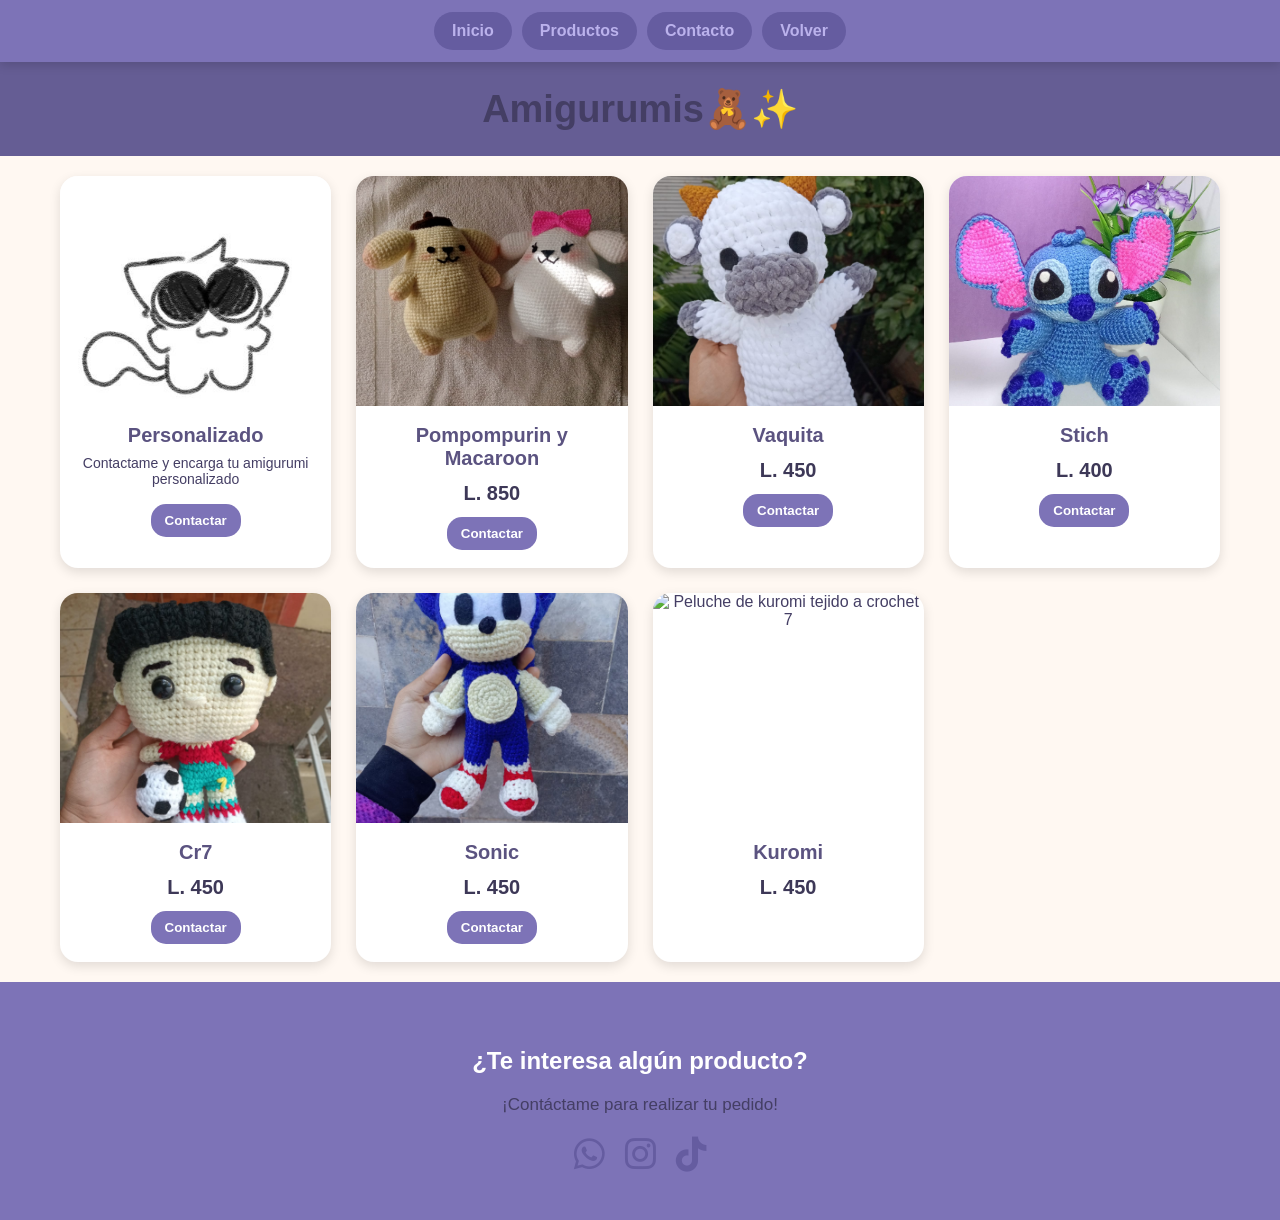
==== commit ed1ff8dc: "Fix HTML structure and formatting issues" ====
--- a/amigurumis.html
+++ b/amigurumis.html
@@ -596,23 +596,23 @@
         </div>
 
 
-        <!-- PRODUCTO 7 
+        <!-- PRODUCTO 7 -->
 
         <div class="producto">
 
-            <img src="imagen7.jpg" alt="Producto 7">
+            <img src="Imagenes/kuromi.jpeg" alt="Peluche de kuromi tejido a crochet 7">
 
             <div class="info-producto">
 
-                <h3>Decoraciones</h3>
-
-                <p>Detalles para decorar tus espacios.</p>
-
-                <span class="precio">Consultar</span>
+                <h3>Kuromi</h3>
+
+                <p></p>
+
+                <span class="precio">L. 450</span>
 
             </div>
 
-        </div> -->
+        </div> 
 
 
         <!-- PRODUCTO 8 
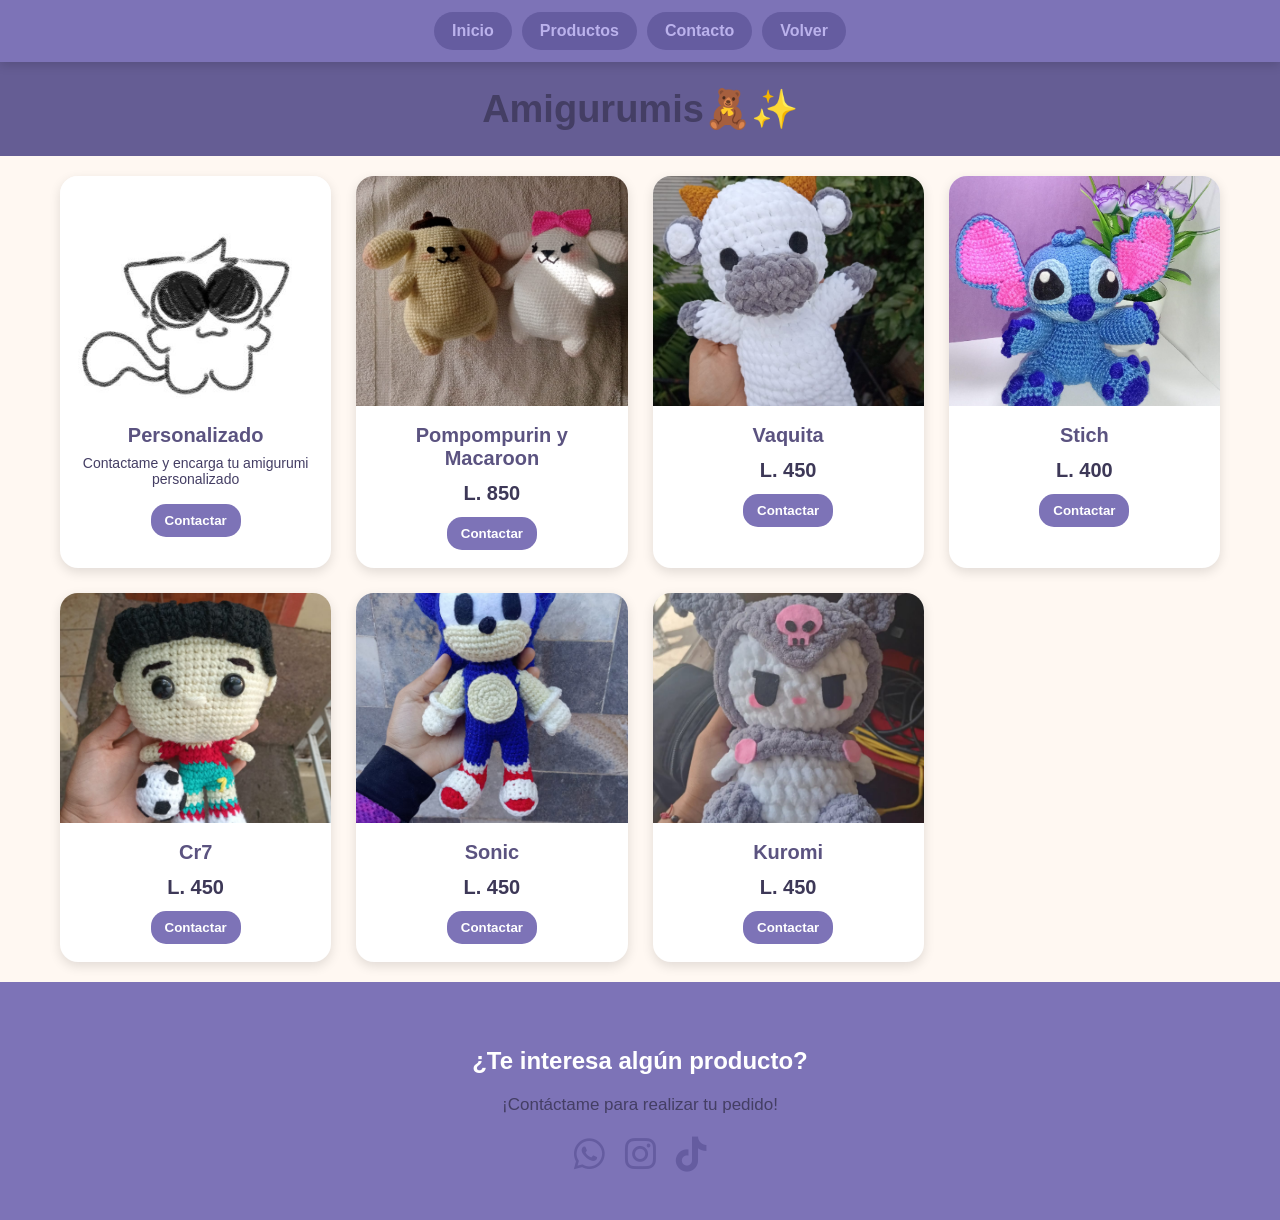
==== commit 0c842462: "Fix HTML encoding issues in amigurumis.html" ====
--- a/amigurumis.html
+++ b/amigurumis.html
@@ -609,6 +609,10 @@
                 <p></p>
 
                 <span class="precio">L. 450</span>
+                
+                <button class="btn-contacto" onclick="abrirRedes()">
+                    Contactar
+                </button>
 
             </div>
 
